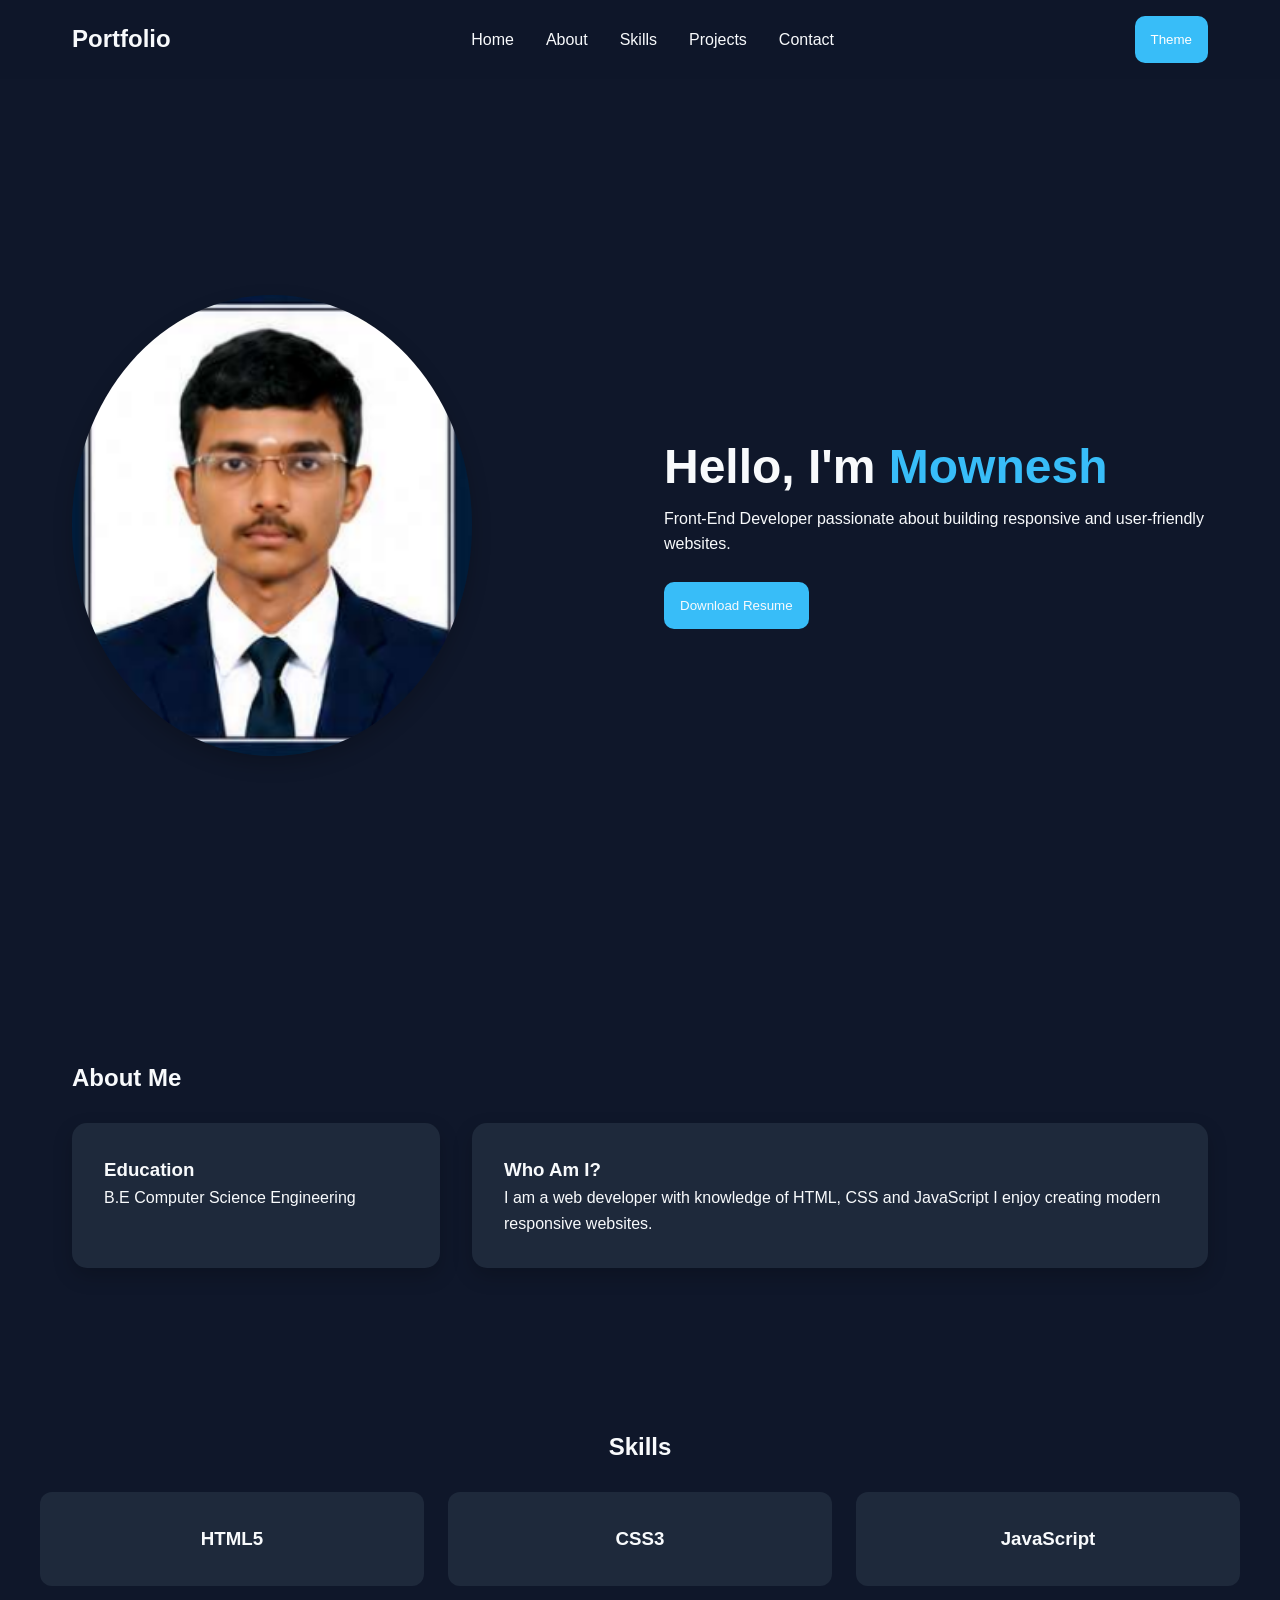
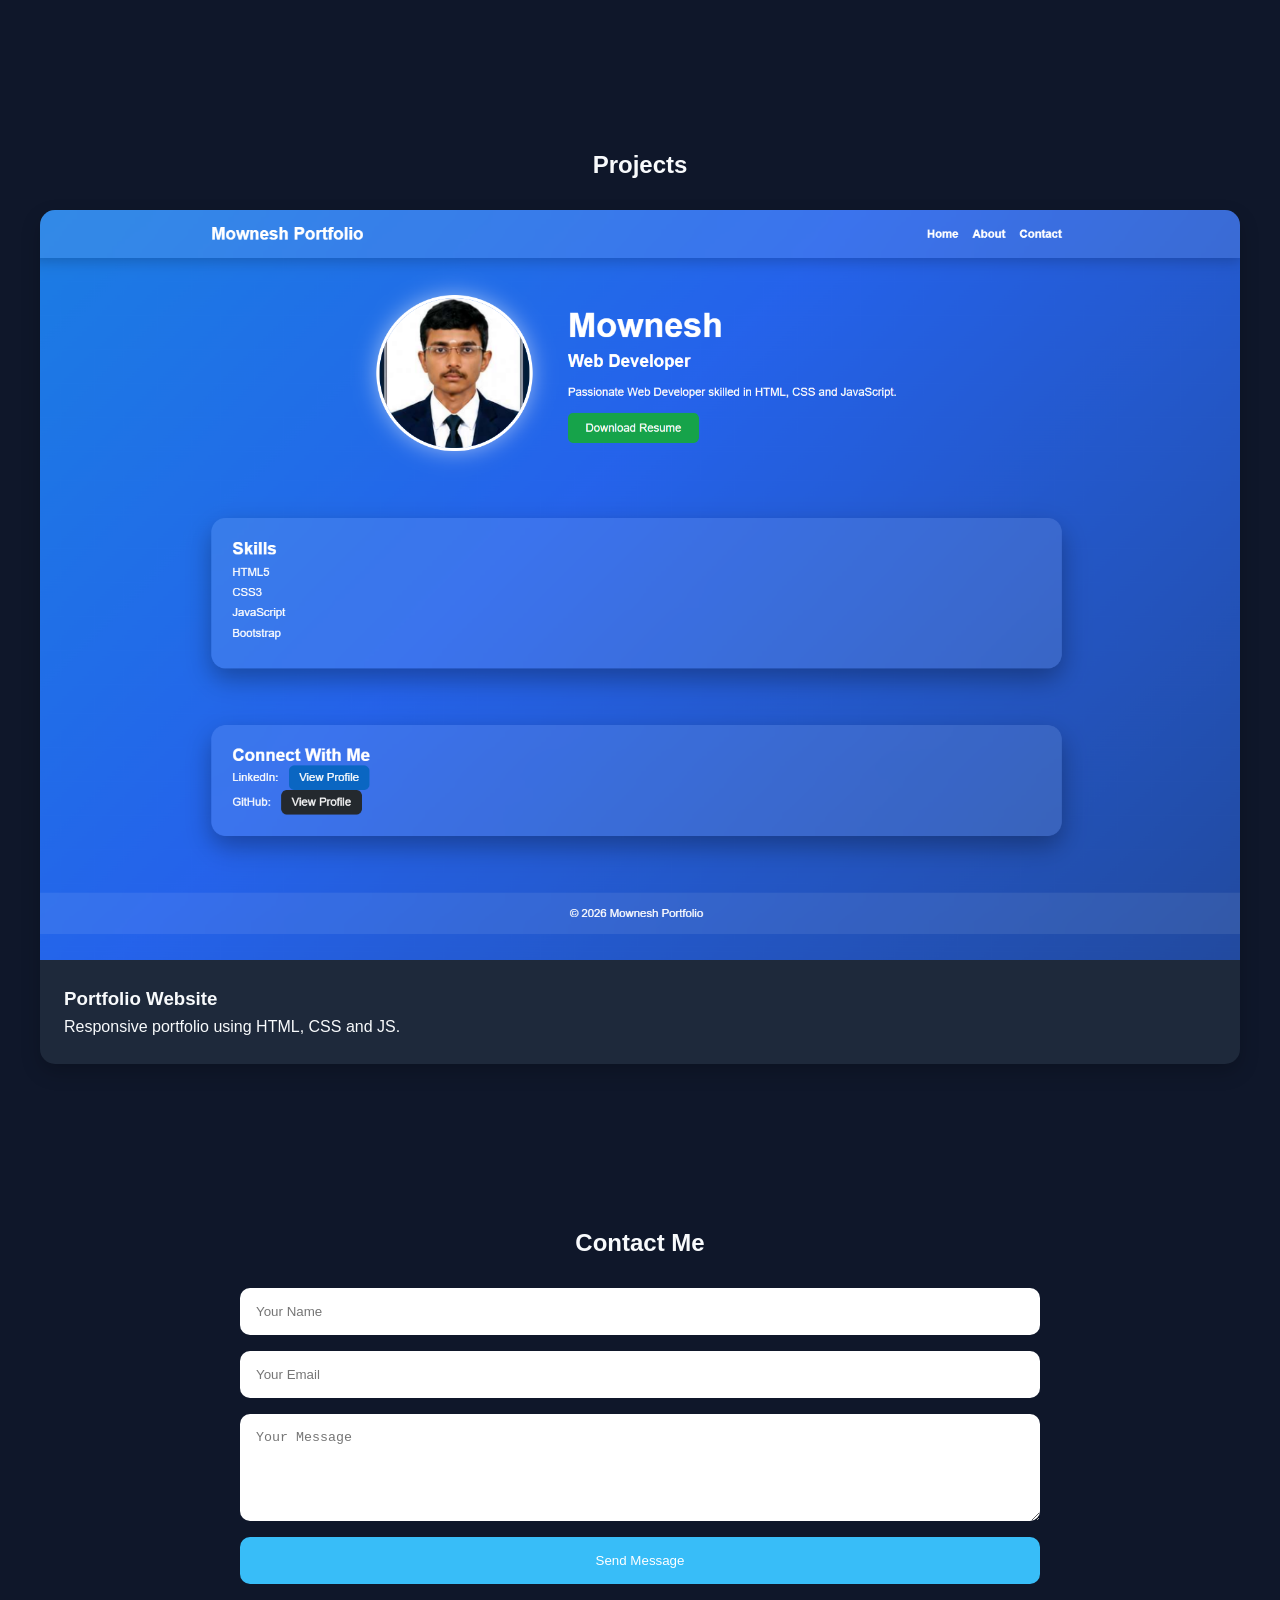
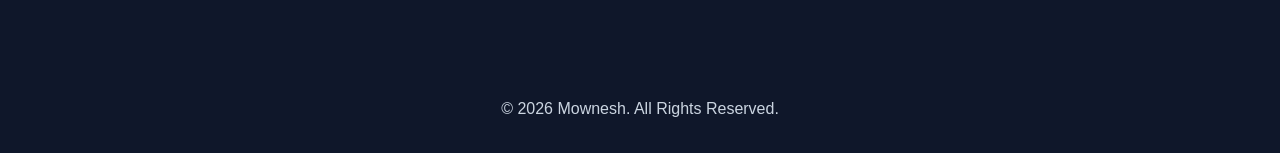
==== index.html @ 30e6c46d "Rename index1.html to index.html" ====
<!DOCTYPE html>
<html lang="en">

<head>
    <meta charset="UTF-8">
    <meta name="viewport" content="width=device-width, initial-scale=1.0">
    <title>Portfolio</title>

    <link rel="stylesheet" href="style1.css">
</head>

<body>

    <!-- Header -->
    <header>
        <nav class="navbar">

            <h2>Portfolio</h2>

            <ul class="nav-links">
                <li><a href="#home">Home</a></li>
                <li><a href="#about">About</a></li>
                <li><a href="#skills">Skills</a></li>
                <li><a href="#projects">Projects</a></li>
                <li><a href="#contact">Contact</a></li>
            </ul>

            <button id="themeBtn" class="btn">Theme</button>
        </nav>
    </header>

    <!-- Hero Section -->
    <section class="hero" id="home">
        <div class="hero-image">
            <img src="mownesh_img.png" alt="Profile Image">
        </div>
        <div class="hero-content">
            <h1>Hello, I'm <span>Mownesh</span></h1>
            <p>
                Front-End Developer passionate about building
                responsive and user-friendly websites.
            </p>

            <br>

            <button class="btn">
                <a href="resume.pdf"  class="btntag" download>
                Download Resume</a>
            </button>
        </div>

       

    </section>

    <!-- About Section -->
    <section class="about" id="about">

        <h2>About Me</h2>
        <br>

        <div class="about-container">

            <div class="about-card">
                <h3>Education</h3>
                <p>B.E Computer Science Engineering</p>
            </div>

            <div class="about-card">
                <h3>Who Am I?</h3>
                <p>
                    I am a web developer with knowledge of HTML,
                    CSS and JavaScript I enjoy creating
                    modern responsive websites.
                </p>
            </div>

        </div>

    </section>

    <!-- Skills Section -->
    <section class="skills" id="skills">

        <h2 align="center">Skills</h2>
        <br>

        <div class="skills-grid">

            <div class="skill-card">
                <h3>HTML5</h3>
            </div>

            <div class="skill-card">
                <h3>CSS3</h3>
            </div>

            <div class="skill-card">
                <h3>JavaScript</h3>
            </div>

           

        </div>

    </section>

    <!-- Projects Section -->
    <section class="projects" id="projects">

        <h2 align="center">Projects</h2>
        <br>

        <div class="project-grid">

            <div class="project-card">
                <img src="mownesh_portfolio.png" alt="Project 1">

                <div class="project-content">
                    <h3>Portfolio Website</h3>
                    <p>Responsive portfolio using HTML, CSS and JS.</p>
                </div>
            </div>

           

        </div>

    </section>

    <!-- Contact Section -->
    <section class="contact" id="contact">

        <h2 align="center">Contact Me</h2>
        <br>

        <form class="contact-container">

            <input type="text" placeholder="Your Name" required>

            <input type="email" placeholder="Your Email" required>

            <textarea rows="5" placeholder="Your Message"></textarea>

            <button type="submit" class="btn">
                Send Message
            </button>

        </form>

    </section>

    <!-- Footer -->
    <footer>
        <p>© 2026 Mownesh. All Rights Reserved.</p>
    </footer>

    <!-- Theme Toggle Script -->
    <script>
        const btn = document.getElementById("themeBtn");

        btn.addEventListener("click", () => {
            document.body.classList.toggle("light-theme");
        });
    </script>

</body>

</html>
---- style1.css ----
/* =========================
   CSS VARIABLES (THEME)
========================= */
:root {
    --bg-color: #0f172a;
    --card-bg: #1e293b;
    --text-color: #f8fafc;
    --secondary-text: #cbd5e1;
    --accent-color: #38bdf8;
    --shadow: 0 8px 20px rgba(0,0,0,0.2);
}

/* Light Theme */
.light-theme {
    --bg-color: #ffffff;
    --card-bg: #f8fafc;
    --text-color: #1e293b;
    --secondary-text: #475569;
    --accent-color: #0284c7;
}

/* =========================
   GLOBAL STYLES
========================= */
*{
    margin:0;
    padding:0;
    box-sizing:border-box;
}

html{
    scroll-behavior:smooth;
}

body{
    font-family: "Poppins", sans-serif;
    background: var(--bg-color);
    color: var(--text-color);
    line-height:1.6;
}

/* =========================
   HEADER
========================= */
header{
    position: sticky;
    top:0;
    z-index:100;
    background: rgba(15,23,42,0.9);
    backdrop-filter: blur(10px);
}

.navbar{
    max-width:1200px;
    margin:auto;
    padding:1rem 2rem;

    display:flex;
    justify-content:space-between;
    align-items:center;
}

.nav-links{
    display:flex;
    gap:2rem;
    list-style:none;
}

.nav-links a{
    text-decoration:none;
    color:var(--text-color);
    transition:.3s;
}

.nav-links a:hover{
    color:var(--accent-color);
}

/* =========================
   HERO SECTION
========================= */
.hero{
    min-height:100vh;

    display:grid;
    grid-template-columns:1fr 1fr;
    align-items:center;
    gap:3rem;

    max-width:1200px;
    margin:auto;
    padding:2rem;
}
.btntag,a{
   text-decoration: none;
   color: #f8fafc;
}
a:hover {
    text-decoration: none;
    color: #070f17d8;
}

.hero-content h1{
    font-size:3rem;
}

.hero-content span{
    color:var(--accent-color);
}

.hero-image img{
    width:100%;
    max-width:400px;
    border-radius:50%;
    box-shadow:var(--shadow);
}

/* =========================
   ABOUT
========================= */
.about{
    padding:5rem 2rem;
    max-width:1200px;
    margin:auto;
}

.about-container{
    display:grid;
    grid-template-columns:1fr 2fr;
    gap:2rem;
}

.about-card{
    background:var(--card-bg);
    padding:2rem;
    border-radius:15px;
    box-shadow:var(--shadow);
}

/* =========================
   SKILLS
========================= */
.skills{
    padding:5rem 2rem;
}

.skills-grid{
    max-width:1200px;
    margin:auto;

    display:grid;
    grid-template-columns:
        repeat(auto-fit,minmax(200px,1fr));

    gap:1.5rem;
}

.skill-card{
    background:var(--card-bg);
    padding:2rem;
    text-align:center;
    border-radius:12px;
    transition:0.3s;
}

.skill-card:hover{
    transform:translateY(-8px);
}

/* =========================
   PROJECTS
========================= */
.projects{
    padding:5rem 2rem;
}

.project-grid{
    max-width:1200px;
    margin:auto;

    display:grid;
    grid-template-columns:
        repeat(auto-fit,minmax(300px,1fr));

    gap:2rem;
}

.project-card{
    background:var(--card-bg);
    border-radius:15px;
    overflow:hidden;
    box-shadow:var(--shadow);
}

.project-card img{
    width:100%;
    display:block;
}

.project-content{
    padding:1.5rem;
}

/* =========================
   CONTACT
========================= */
.contact{
    padding:5rem 2rem;
}

.contact-container{
    max-width:800px;
    margin:auto;

    display:flex;
    flex-direction:column;
    gap:1rem;
}

.contact-container input,
.contact-container textarea{
    padding:1rem;
    border:none;
    border-radius:10px;
}

.btn{
    background:var(--accent-color);
    color:white;
    border:none;
    padding:1rem;
    border-radius:10px;
    cursor:pointer;
}

/* =========================
   FOOTER
========================= */
footer{
    text-align:center;
    padding:2rem;
    color:var(--secondary-text);
}

/* =========================
   TABLET
========================= */
@media (max-width: 992px){

    .hero{
        grid-template-columns:1fr;
        text-align:center;
    }

    .hero-image{
        order:-1;
    }

    .about-container{
        grid-template-columns:1fr;
    }
}

/* =========================
   MOBILE
========================= */
@media (max-width: 768px){

    .navbar{
        flex-direction:column;
        gap:1rem;
    }

    .nav-links{
        flex-wrap:wrap;
        justify-content:center;
    }

    .hero-content h1{
        font-size:2.2rem;
    }

    .skills-grid,
    .project-grid{
        grid-template-columns:1fr;
    }
}

/* =========================
   SMALL MOBILE
========================= */
@media (max-width: 480px){

    .hero-content h1{
        font-size:1.8rem;
    }

    .navbar{
        padding:1rem;
    }
}
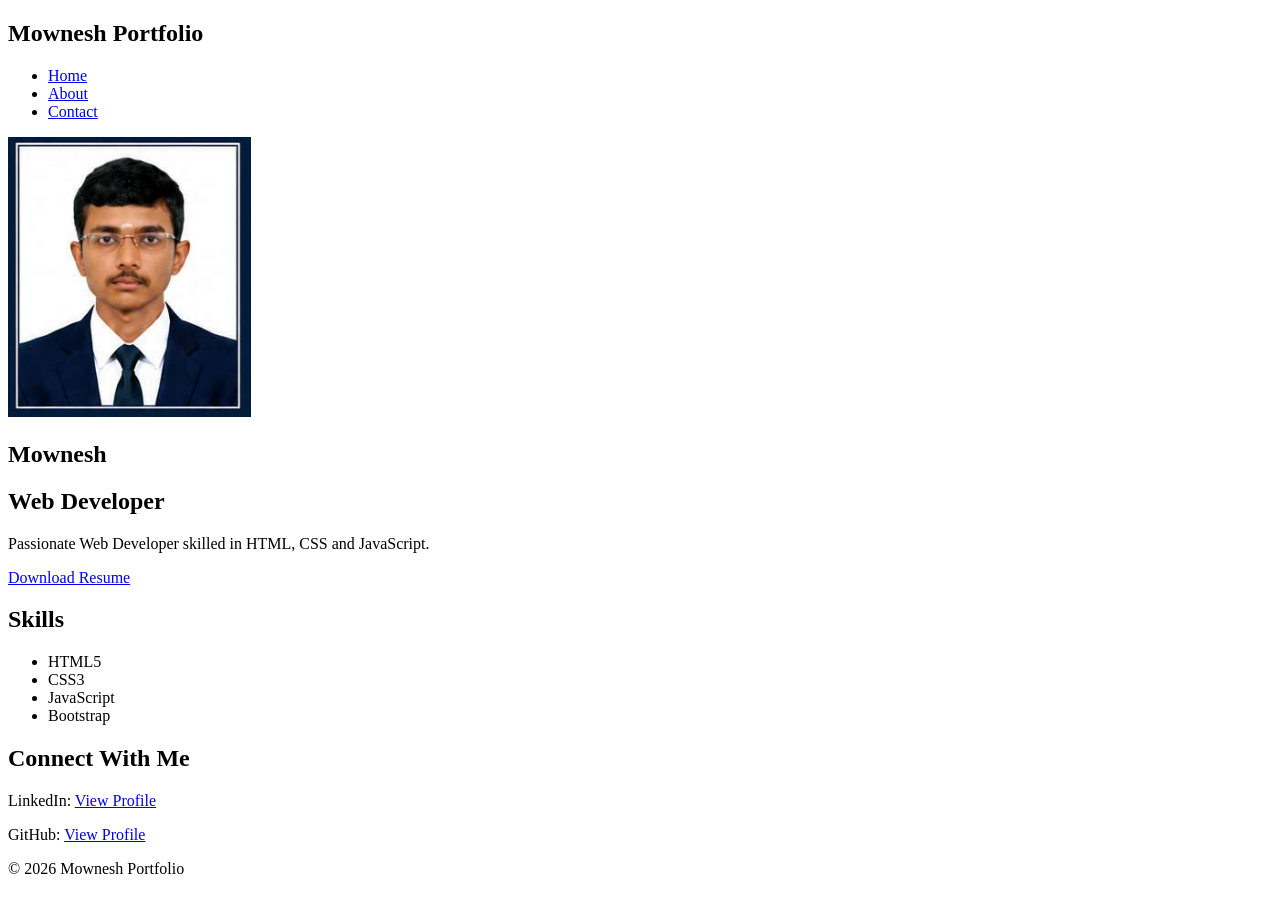
==== commit 9555615b: "Add files via upload" ====
--- a/index.html
+++ b/index.html
@@ -4,166 +4,125 @@
 <head>
     <meta charset="UTF-8">
     <meta name="viewport" content="width=device-width, initial-scale=1.0">
-    <title>Portfolio</title>
 
-    <link rel="stylesheet" href="style1.css">
+    <title>Mownesh Portfolio</title>
+
+    <meta name="description" content="Portfolio of Mownesh, Web Developer skilled in HTML, CSS and JavaScript">
+    <meta name="keywords" content="Portfolio, Web Developer, HTML, CSS, JavaScript">
+    <meta name="author" content="Mownesh">
+
+    <link rel="stylesheet" href="style.css">
 </head>
 
 <body>
 
-    <!-- Header -->
-    <header>
-        <nav class="navbar">
+<header>
 
-            <h2>Portfolio</h2>
+    <nav class="navbar" aria-label="Main Navigation">
+
+        <div class="container nav-container">
+
+            <h2 class="logo">Mownesh Portfolio</h2>
 
             <ul class="nav-links">
-                <li><a href="#home">Home</a></li>
-                <li><a href="#about">About</a></li>
-                <li><a href="#skills">Skills</a></li>
-                <li><a href="#projects">Projects</a></li>
-                <li><a href="#contact">Contact</a></li>
+                <li><a href="index.html" aria-current="page">Home</a></li>
+                <li><a href="about.html">About</a></li>
+                <li><a href="contact.html">Contact</a></li>
             </ul>
 
-            <button id="themeBtn" class="btn">Theme</button>
-        </nav>
-    </header>
+        </div>
 
-    <!-- Hero Section -->
-    <section class="hero" id="home">
+    </nav>
+
+</header>
+
+<main>
+
+    <section class="container hero-section" aria-labelledby="hero-title">
+
         <div class="hero-image">
-            <img src="mownesh_img.png" alt="Profile Image">
+            <img src="mownesh_img.png"
+                 alt="Photo of Mownesh"
+                 class="profile-img">
         </div>
+
         <div class="hero-content">
-            <h1>Hello, I'm <span>Mownesh</span></h1>
+
+            <h1 id="hero-title">Mownesh</h1>
+
+            <h2>Web Developer</h2>
+
             <p>
-                Front-End Developer passionate about building
-                responsive and user-friendly websites.
+                Passionate Web Developer skilled in HTML, CSS and JavaScript.
             </p>
 
-            <br>
-
-            <button class="btn">
-                <a href="resume.pdf"  class="btntag" download>
-                Download Resume</a>
-            </button>
-        </div>
-
-       
-
-    </section>
-
-    <!-- About Section -->
-    <section class="about" id="about">
-
-        <h2>About Me</h2>
-        <br>
-
-        <div class="about-container">
-
-            <div class="about-card">
-                <h3>Education</h3>
-                <p>B.E Computer Science Engineering</p>
-            </div>
-
-            <div class="about-card">
-                <h3>Who Am I?</h3>
-                <p>
-                    I am a web developer with knowledge of HTML,
-                    CSS and JavaScript I enjoy creating
-                    modern responsive websites.
-                </p>
-            </div>
+            <a href="resume.pdf"
+               download
+               class="btn"
+               aria-label="Download Resume">
+                Download Resume
+            </a>
 
         </div>
 
     </section>
 
-    <!-- Skills Section -->
-    <section class="skills" id="skills">
+    <section class="container section">
 
-        <h2 align="center">Skills</h2>
-        <br>
+        <article class="card3d">
 
-        <div class="skills-grid">
+            <h2>Skills</h2>
 
-            <div class="skill-card">
-                <h3>HTML5</h3>
-            </div>
+            <ul>
+                <li>HTML5</li>
+                <li>CSS3</li>
+                <li>JavaScript</li>
+                <li>Bootstrap</li>
+            </ul>
 
-            <div class="skill-card">
-                <h3>CSS3</h3>
-            </div>
-
-            <div class="skill-card">
-                <h3>JavaScript</h3>
-            </div>
-
-           
-
-        </div>
+        </article>
 
     </section>
 
-    <!-- Projects Section -->
-    <section class="projects" id="projects">
+    <section class="container section">
 
-        <h2 align="center">Projects</h2>
-        <br>
+        <article class="card3d">
 
-        <div class="project-grid">
+            <h2>Connect With Me</h2>
 
-            <div class="project-card">
-                <img src="mownesh_portfolio.png" alt="Project 1">
+            <p>
+                LinkedIn:
+                <a
+                href="https://www.linkedin.com/in/mownesh-p-s-14883b37b?utm_source=share_via&utm_content=profile&utm_medium=member_android"
+                target="_blank"
+                rel="noopener"
+                class="social-btn linkedin"
+                aria-label="Visit LinkedIn Profile">
+                View Profile
+                </a>
+            </p>
 
-                <div class="project-content">
-                    <h3>Portfolio Website</h3>
-                    <p>Responsive portfolio using HTML, CSS and JS.</p>
-                </div>
-            </div>
+            <p>
+                GitHub:
+                <a
+                href="https://github.com/mowneshpalanivel"
+                target="_blank"
+                rel="noopener"
+                class="social-btn github"
+                aria-label="Visit GitHub Profile">
+                View Profile
+                </a>
+            </p>
 
-           
-
-        </div>
+        </article>
 
     </section>
 
-    <!-- Contact Section -->
-    <section class="contact" id="contact">
+</main>
 
-        <h2 align="center">Contact Me</h2>
-        <br>
-
-        <form class="contact-container">
-
-            <input type="text" placeholder="Your Name" required>
-
-            <input type="email" placeholder="Your Email" required>
-
-            <textarea rows="5" placeholder="Your Message"></textarea>
-
-            <button type="submit" class="btn">
-                Send Message
-            </button>
-
-        </form>
-
-    </section>
-
-    <!-- Footer -->
-    <footer>
-        <p>© 2026 Mownesh. All Rights Reserved.</p>
-    </footer>
-
-    <!-- Theme Toggle Script -->
-    <script>
-        const btn = document.getElementById("themeBtn");
-
-        btn.addEventListener("click", () => {
-            document.body.classList.toggle("light-theme");
-        });
-    </script>
+<footer>
+    <p>&copy; 2026 Mownesh Portfolio</p>
+</footer>
 
 </body>
-
-</html>
+</html>
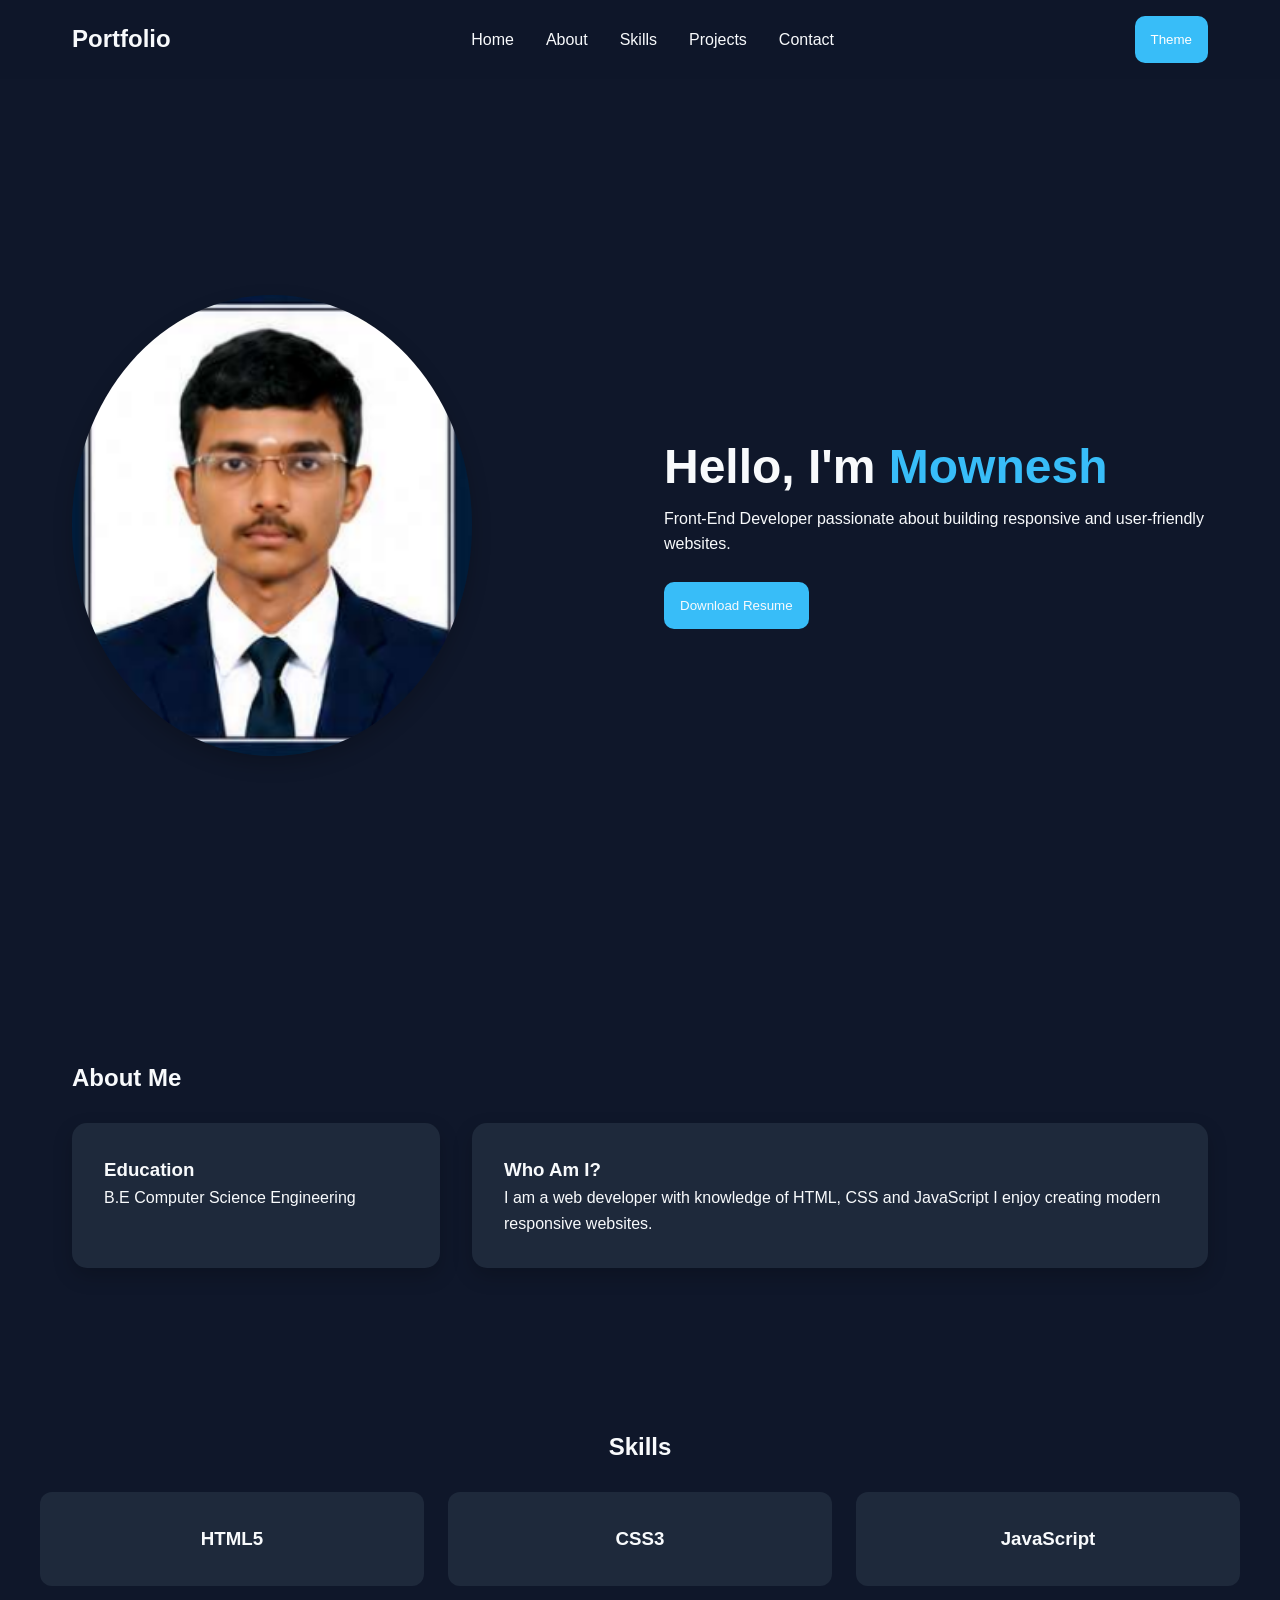
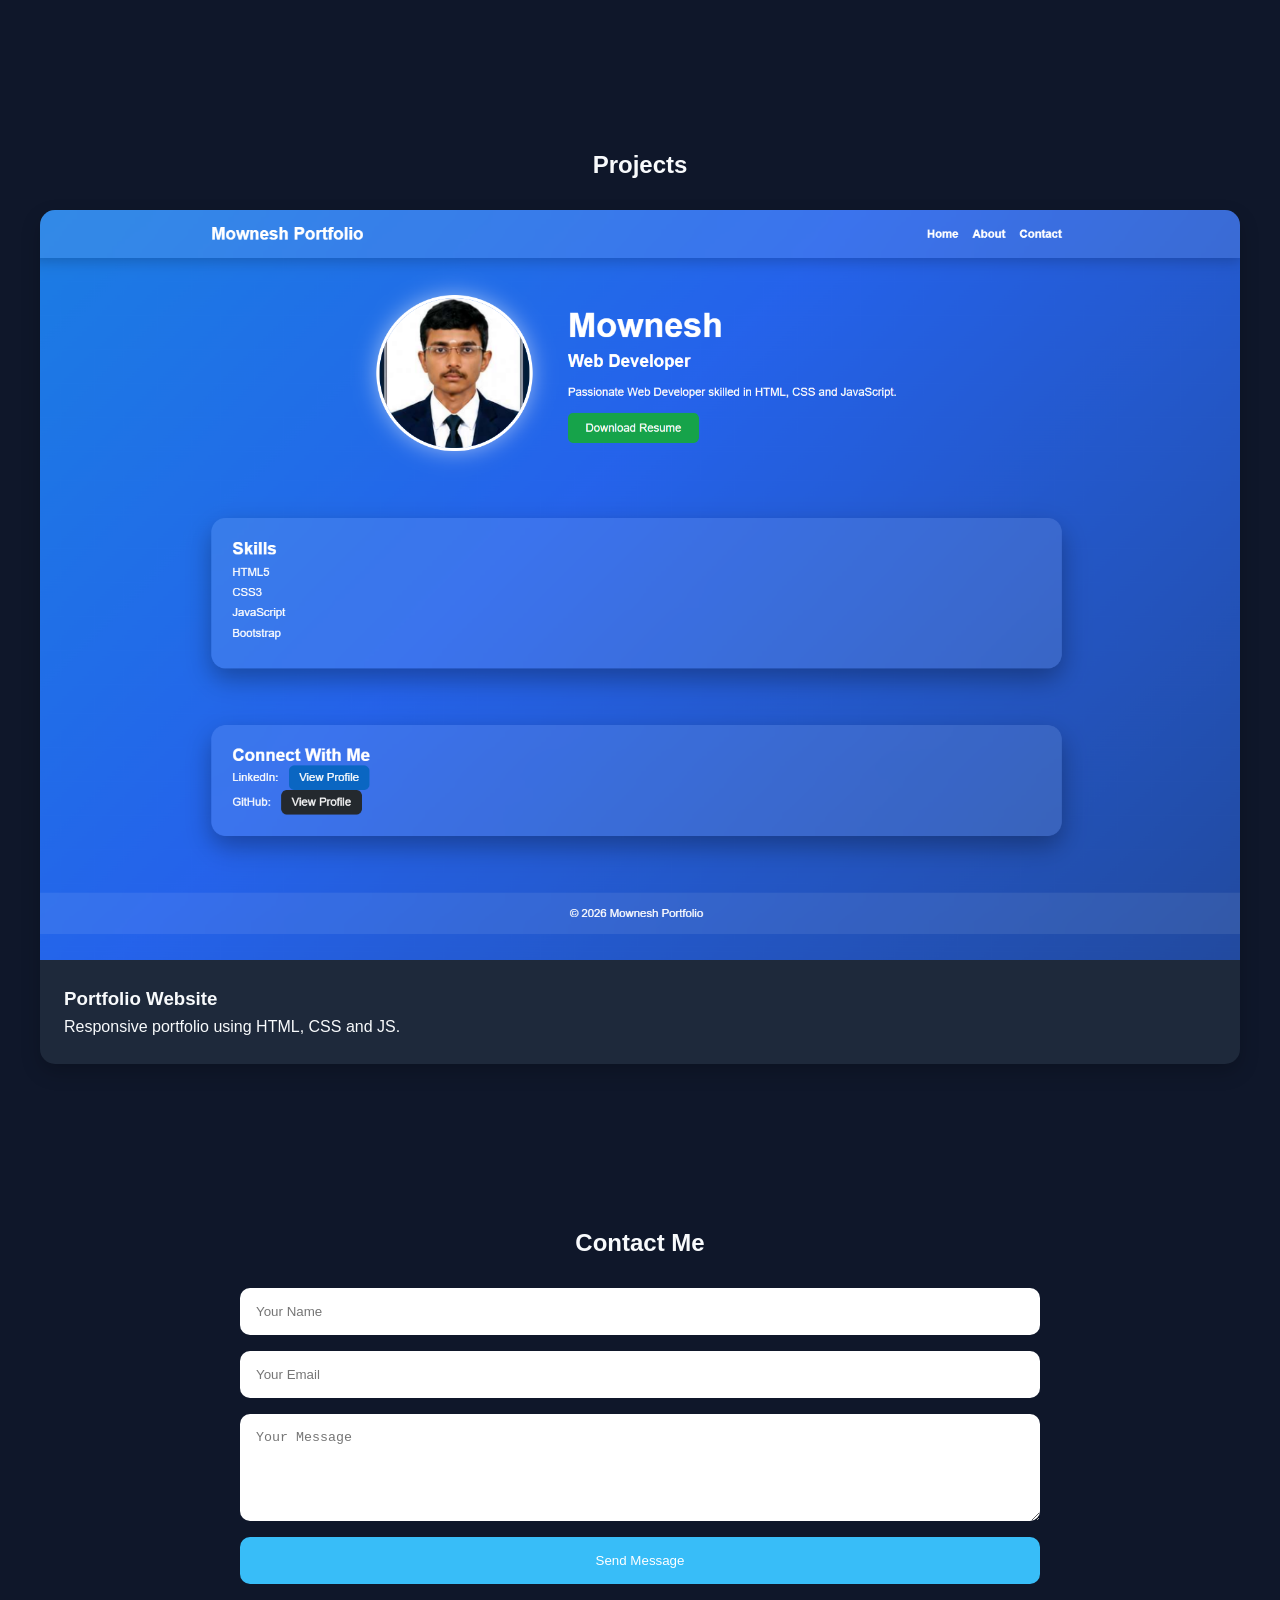
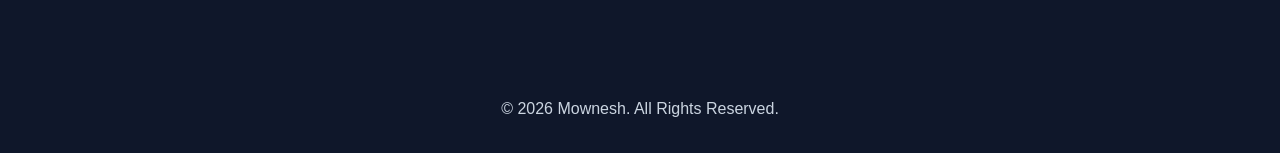
==== commit d5c37969: "Update index.html" ====
--- a/index.html
+++ b/index.html
@@ -4,125 +4,166 @@
 <head>
     <meta charset="UTF-8">
     <meta name="viewport" content="width=device-width, initial-scale=1.0">
+    <title>Portfolio</title>
 
-    <title>Mownesh Portfolio</title>
-
-    <meta name="description" content="Portfolio of Mownesh, Web Developer skilled in HTML, CSS and JavaScript">
-    <meta name="keywords" content="Portfolio, Web Developer, HTML, CSS, JavaScript">
-    <meta name="author" content="Mownesh">
-
-    <link rel="stylesheet" href="style.css">
+    <link rel="stylesheet" href="style1.css">
 </head>
 
 <body>
 
-<header>
+    <!-- Header -->
+    <header>
+        <nav class="navbar">
 
-    <nav class="navbar" aria-label="Main Navigation">
-
-        <div class="container nav-container">
-
-            <h2 class="logo">Mownesh Portfolio</h2>
+            <h2>Portfolio</h2>
 
             <ul class="nav-links">
-                <li><a href="index.html" aria-current="page">Home</a></li>
-                <li><a href="about.html">About</a></li>
-                <li><a href="contact.html">Contact</a></li>
+                <li><a href="#home">Home</a></li>
+                <li><a href="#about">About</a></li>
+                <li><a href="#skills">Skills</a></li>
+                <li><a href="#projects">Projects</a></li>
+                <li><a href="#contact">Contact</a></li>
             </ul>
 
+            <button id="themeBtn" class="btn">Theme</button>
+        </nav>
+    </header>
+
+    <!-- Hero Section -->
+    <section class="hero" id="home">
+        <div class="hero-image">
+            <img src="mownesh_img.png" alt="Profile Image">
+        </div>
+        <div class="hero-content">
+            <h1>Hello, I'm <span>Mownesh</span></h1>
+            <p>
+                Front-End Developer passionate about building
+                responsive and user-friendly websites.
+            </p>
+
+            <br>
+
+            <button class="btn">
+                <a href="resume.pdf"  class="btntag" download>
+                Download Resume</a>
+            </button>
         </div>
 
-    </nav>
+       
 
-</header>
+    </section>
 
-<main>
+    <!-- About Section -->
+    <section class="about" id="about">
 
-    <section class="container hero-section" aria-labelledby="hero-title">
+        <h2>About Me</h2>
+        <br>
 
-        <div class="hero-image">
-            <img src="mownesh_img.png"
-                 alt="Photo of Mownesh"
-                 class="profile-img">
-        </div>
+        <div class="about-container">
 
-        <div class="hero-content">
+            <div class="about-card">
+                <h3>Education</h3>
+                <p>B.E Computer Science Engineering</p>
+            </div>
 
-            <h1 id="hero-title">Mownesh</h1>
-
-            <h2>Web Developer</h2>
-
-            <p>
-                Passionate Web Developer skilled in HTML, CSS and JavaScript.
-            </p>
-
-            <a href="resume.pdf"
-               download
-               class="btn"
-               aria-label="Download Resume">
-                Download Resume
-            </a>
+            <div class="about-card">
+                <h3>Who Am I?</h3>
+                <p>
+                    I am a web developer with knowledge of HTML,
+                    CSS and JavaScript I enjoy creating
+                    modern responsive websites.
+                </p>
+            </div>
 
         </div>
 
     </section>
 
-    <section class="container section">
+    <!-- Skills Section -->
+    <section class="skills" id="skills">
 
-        <article class="card3d">
+        <h2 align="center">Skills</h2>
+        <br>
 
-            <h2>Skills</h2>
+        <div class="skills-grid">
 
-            <ul>
-                <li>HTML5</li>
-                <li>CSS3</li>
-                <li>JavaScript</li>
-                <li>Bootstrap</li>
-            </ul>
+            <div class="skill-card">
+                <h3>HTML5</h3>
+            </div>
 
-        </article>
+            <div class="skill-card">
+                <h3>CSS3</h3>
+            </div>
+
+            <div class="skill-card">
+                <h3>JavaScript</h3>
+            </div>
+
+           
+
+        </div>
 
     </section>
 
-    <section class="container section">
+    <!-- Projects Section -->
+    <section class="projects" id="projects">
 
-        <article class="card3d">
+        <h2 align="center">Projects</h2>
+        <br>
 
-            <h2>Connect With Me</h2>
+        <div class="project-grid">
 
-            <p>
-                LinkedIn:
-                <a
-                href="https://www.linkedin.com/in/mownesh-p-s-14883b37b?utm_source=share_via&utm_content=profile&utm_medium=member_android"
-                target="_blank"
-                rel="noopener"
-                class="social-btn linkedin"
-                aria-label="Visit LinkedIn Profile">
-                View Profile
-                </a>
-            </p>
+            <div class="project-card">
+                <img src="mownesh_portfolio.png" alt="Project 1">
 
-            <p>
-                GitHub:
-                <a
-                href="https://github.com/mowneshpalanivel"
-                target="_blank"
-                rel="noopener"
-                class="social-btn github"
-                aria-label="Visit GitHub Profile">
-                View Profile
-                </a>
-            </p>
+                <div class="project-content">
+                    <h3>Portfolio Website</h3>
+                    <p>Responsive portfolio using HTML, CSS and JS.</p>
+                </div>
+            </div>
 
-        </article>
+           
+
+        </div>
 
     </section>
 
-</main>
+    <!-- Contact Section -->
+    <section class="contact" id="contact">
 
-<footer>
-    <p>&copy; 2026 Mownesh Portfolio</p>
-</footer>
+        <h2 align="center">Contact Me</h2>
+        <br>
+
+        <form class="contact-container">
+
+            <input type="text" placeholder="Your Name" required>
+
+            <input type="email" placeholder="Your Email" required>
+
+            <textarea rows="5" placeholder="Your Message"></textarea>
+
+            <button type="submit" class="btn">
+                Send Message
+            </button>
+
+        </form>
+
+    </section>
+
+    <!-- Footer -->
+    <footer>
+        <p>© 2026 Mownesh. All Rights Reserved.</p>
+    </footer>
+
+    <!-- Theme Toggle Script -->
+    <script>
+        const btn = document.getElementById("themeBtn");
+
+        btn.addEventListener("click", () => {
+            document.body.classList.toggle("light-theme");
+        });
+    </script>
 
 </body>
-</html>+
+</html>
--- a/style1.css
+++ b/style1.css
@@ -0,0 +1,301 @@
+/* =========================
+   CSS VARIABLES (THEME)
+========================= */
+:root {
+    --bg-color: #0f172a;
+    --card-bg: #1e293b;
+    --text-color: #f8fafc;
+    --secondary-text: #cbd5e1;
+    --accent-color: #38bdf8;
+    --shadow: 0 8px 20px rgba(0,0,0,0.2);
+}
+
+/* Light Theme */
+.light-theme {
+    --bg-color: #ffffff;
+    --card-bg: #f8fafc;
+    --text-color: #1e293b;
+    --secondary-text: #475569;
+    --accent-color: #0284c7;
+}
+
+/* =========================
+   GLOBAL STYLES
+========================= */
+*{
+    margin:0;
+    padding:0;
+    box-sizing:border-box;
+}
+
+html{
+    scroll-behavior:smooth;
+}
+
+body{
+    font-family: "Poppins", sans-serif;
+    background: var(--bg-color);
+    color: var(--text-color);
+    line-height:1.6;
+}
+
+/* =========================
+   HEADER
+========================= */
+header{
+    position: sticky;
+    top:0;
+    z-index:100;
+    background: rgba(15,23,42,0.9);
+    backdrop-filter: blur(10px);
+}
+
+.navbar{
+    max-width:1200px;
+    margin:auto;
+    padding:1rem 2rem;
+
+    display:flex;
+    justify-content:space-between;
+    align-items:center;
+}
+
+.nav-links{
+    display:flex;
+    gap:2rem;
+    list-style:none;
+}
+
+.nav-links a{
+    text-decoration:none;
+    color:var(--text-color);
+    transition:.3s;
+}
+
+.nav-links a:hover{
+    color:var(--accent-color);
+}
+
+/* =========================
+   HERO SECTION
+========================= */
+.hero{
+    min-height:100vh;
+
+    display:grid;
+    grid-template-columns:1fr 1fr;
+    align-items:center;
+    gap:3rem;
+
+    max-width:1200px;
+    margin:auto;
+    padding:2rem;
+}
+.btntag,a{
+   text-decoration: none;
+   color: #f8fafc;
+}
+a:hover {
+    text-decoration: none;
+    color: #070f17d8;
+}
+
+.hero-content h1{
+    font-size:3rem;
+}
+
+.hero-content span{
+    color:var(--accent-color);
+}
+
+.hero-image img{
+    width:100%;
+    max-width:400px;
+    border-radius:50%;
+    box-shadow:var(--shadow);
+}
+
+/* =========================
+   ABOUT
+========================= */
+.about{
+    padding:5rem 2rem;
+    max-width:1200px;
+    margin:auto;
+}
+
+.about-container{
+    display:grid;
+    grid-template-columns:1fr 2fr;
+    gap:2rem;
+}
+
+.about-card{
+    background:var(--card-bg);
+    padding:2rem;
+    border-radius:15px;
+    box-shadow:var(--shadow);
+}
+
+/* =========================
+   SKILLS
+========================= */
+.skills{
+    padding:5rem 2rem;
+}
+
+.skills-grid{
+    max-width:1200px;
+    margin:auto;
+
+    display:grid;
+    grid-template-columns:
+        repeat(auto-fit,minmax(200px,1fr));
+
+    gap:1.5rem;
+}
+
+.skill-card{
+    background:var(--card-bg);
+    padding:2rem;
+    text-align:center;
+    border-radius:12px;
+    transition:0.3s;
+}
+
+.skill-card:hover{
+    transform:translateY(-8px);
+}
+
+/* =========================
+   PROJECTS
+========================= */
+.projects{
+    padding:5rem 2rem;
+}
+
+.project-grid{
+    max-width:1200px;
+    margin:auto;
+
+    display:grid;
+    grid-template-columns:
+        repeat(auto-fit,minmax(300px,1fr));
+
+    gap:2rem;
+}
+
+.project-card{
+    background:var(--card-bg);
+    border-radius:15px;
+    overflow:hidden;
+    box-shadow:var(--shadow);
+}
+
+.project-card img{
+    width:100%;
+    display:block;
+}
+
+.project-content{
+    padding:1.5rem;
+}
+
+/* =========================
+   CONTACT
+========================= */
+.contact{
+    padding:5rem 2rem;
+}
+
+.contact-container{
+    max-width:800px;
+    margin:auto;
+
+    display:flex;
+    flex-direction:column;
+    gap:1rem;
+}
+
+.contact-container input,
+.contact-container textarea{
+    padding:1rem;
+    border:none;
+    border-radius:10px;
+}
+
+.btn{
+    background:var(--accent-color);
+    color:white;
+    border:none;
+    padding:1rem;
+    border-radius:10px;
+    cursor:pointer;
+}
+
+/* =========================
+   FOOTER
+========================= */
+footer{
+    text-align:center;
+    padding:2rem;
+    color:var(--secondary-text);
+}
+
+/* =========================
+   TABLET
+========================= */
+@media (max-width: 992px){
+
+    .hero{
+        grid-template-columns:1fr;
+        text-align:center;
+    }
+
+    .hero-image{
+        order:-1;
+    }
+
+    .about-container{
+        grid-template-columns:1fr;
+    }
+}
+
+/* =========================
+   MOBILE
+========================= */
+@media (max-width: 768px){
+
+    .navbar{
+        flex-direction:column;
+        gap:1rem;
+    }
+
+    .nav-links{
+        flex-wrap:wrap;
+        justify-content:center;
+    }
+
+    .hero-content h1{
+        font-size:2.2rem;
+    }
+
+    .skills-grid,
+    .project-grid{
+        grid-template-columns:1fr;
+    }
+}
+
+/* =========================
+   SMALL MOBILE
+========================= */
+@media (max-width: 480px){
+
+    .hero-content h1{
+        font-size:1.8rem;
+    }
+
+    .navbar{
+        padding:1rem;
+    }
+}
